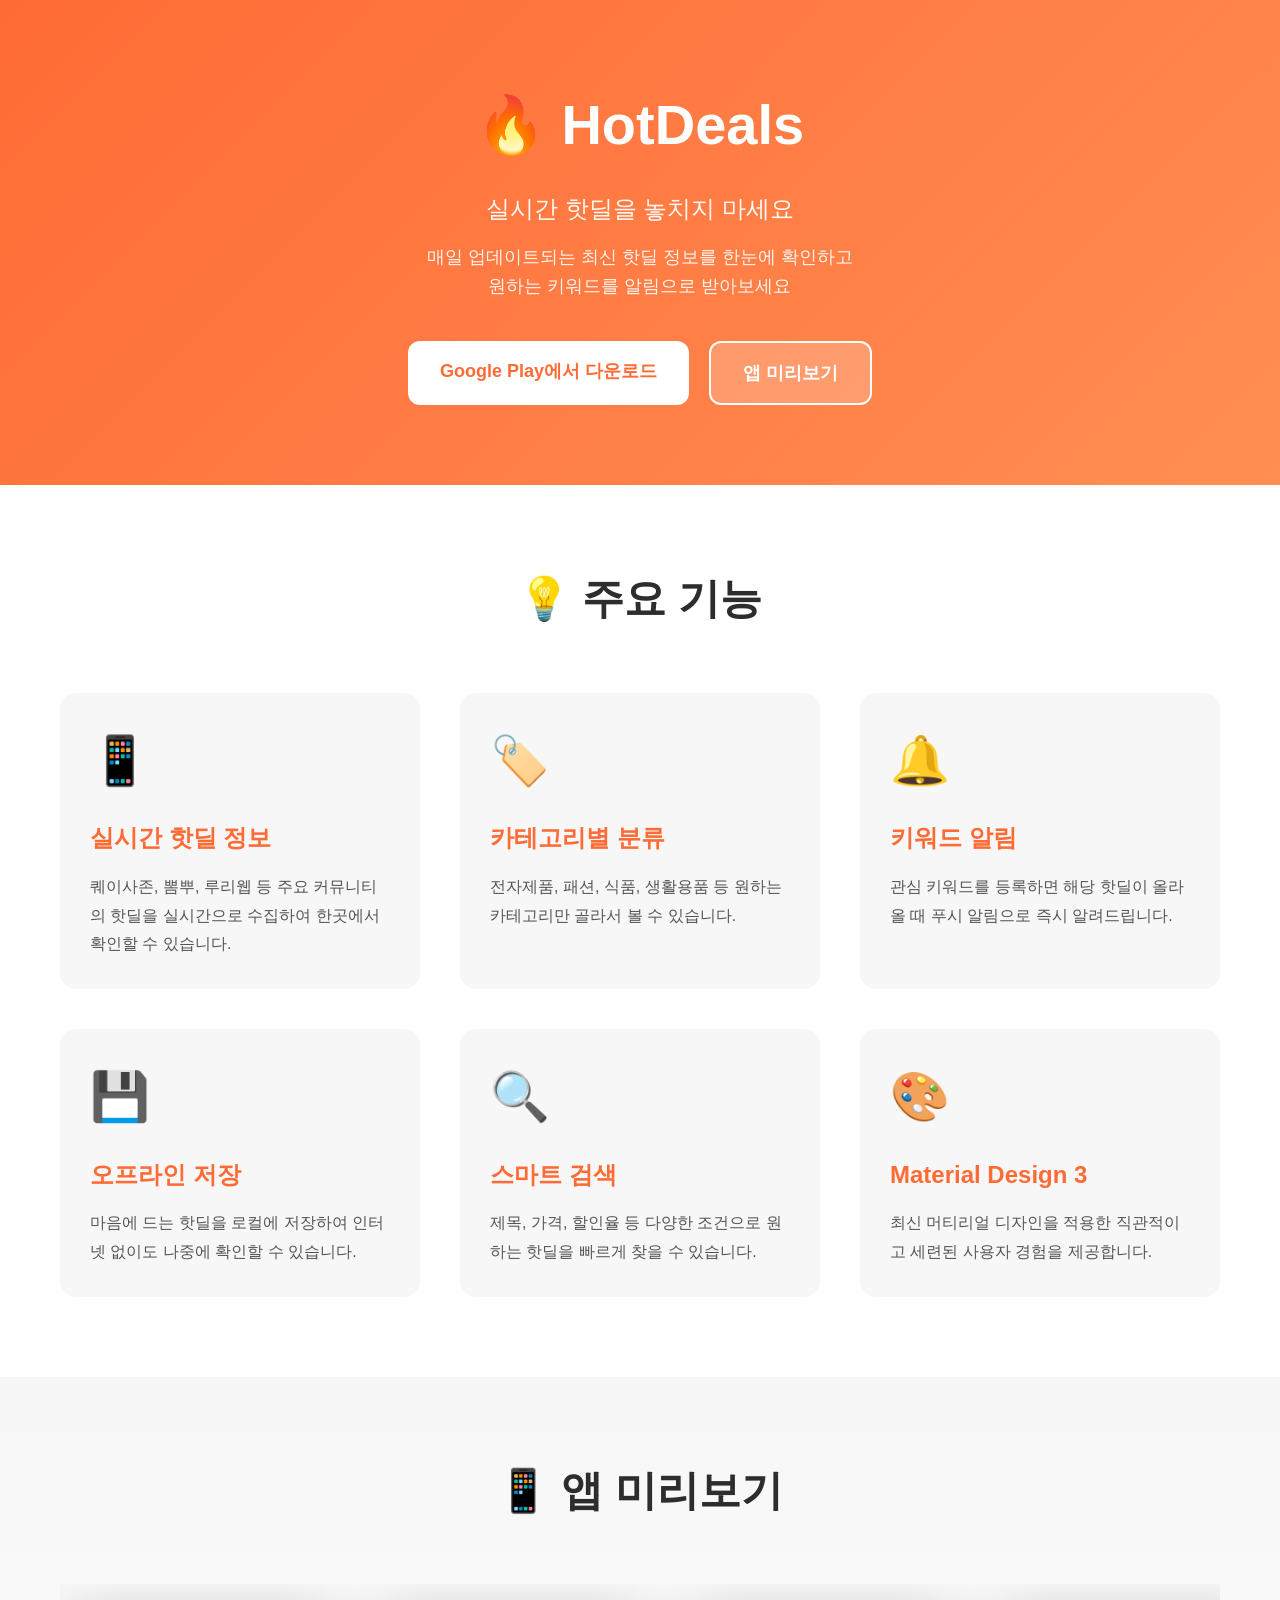
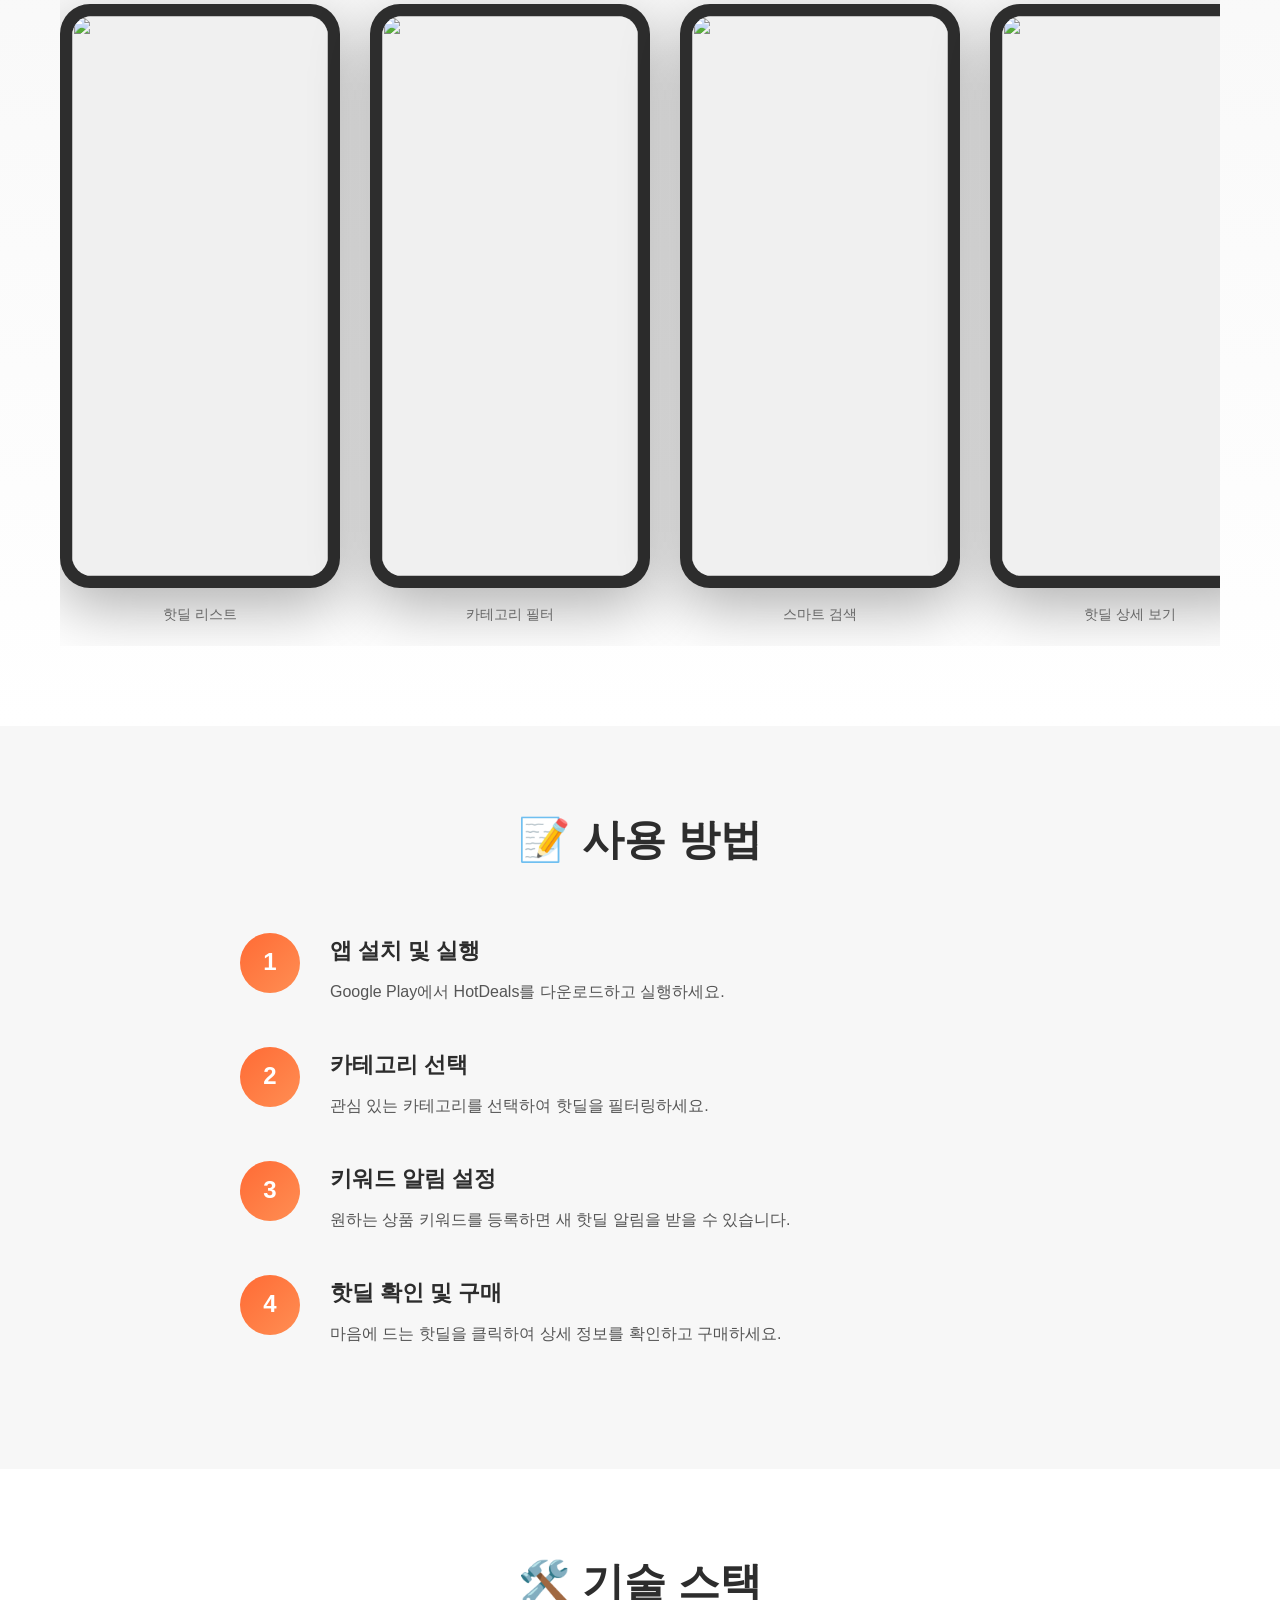
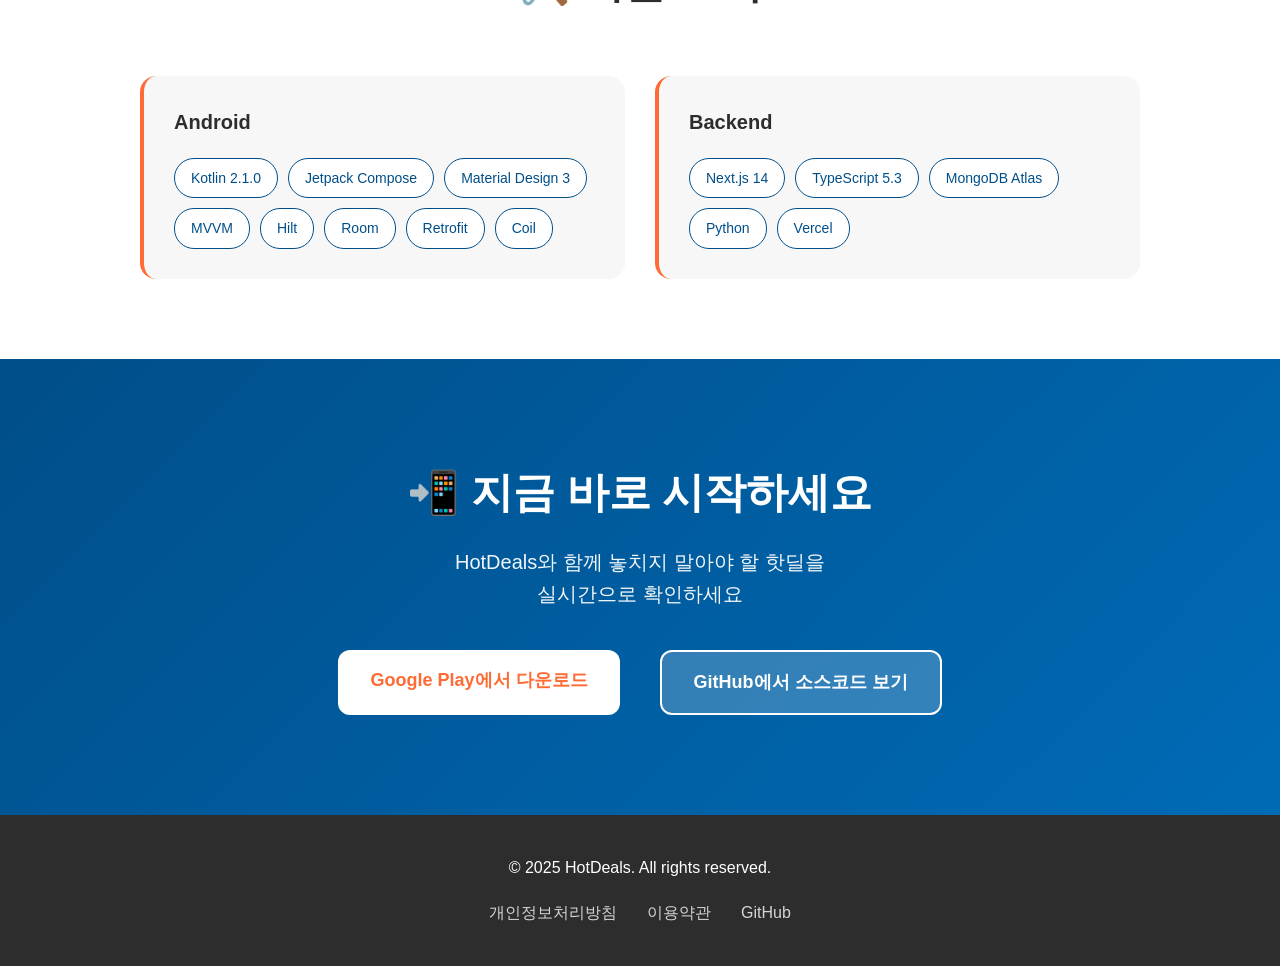
==== hotdeals.html @ 6f8b4346 "Add HotDeals app and update portfolio structure - Add hotdeals.html: New landing page for HotDeals a" ====
<!DOCTYPE html>
<html lang="ko">
<head>
    <meta charset="UTF-8">
    <meta name="viewport" content="width=device-width, initial-scale=1.0">
    <meta name="description" content="실시간 핫딜 정보를 한눈에 확인하고 키워드 알림으로 놓치지 마세요!">
    <meta name="keywords" content="핫딜, 할인, 쇼핑, 특가, 실시간">
    <title>🔥 HotDeals - 실시간 핫딜 플랫폼</title>

    <style>
        * {
            margin: 0;
            padding: 0;
            box-sizing: border-box;
        }

        body {
            font-family: 'Pretendard', 'Noto Sans KR', -apple-system, BlinkMacSystemFont, 'Segoe UI', sans-serif;
            line-height: 1.6;
            color: #2D2D2D;
            background-color: #F7F7F7;
        }

        /* 컨테이너 */
        .container {
            max-width: 1200px;
            margin: 0 auto;
            padding: 0 20px;
        }

        /* 헤더 */
        header {
            background: linear-gradient(135deg, #FF6B35 0%, #FF8E53 100%);
            color: white;
            padding: 80px 20px;
            text-align: center;
        }

        .hero-title {
            font-size: 56px;
            font-weight: 700;
            margin-bottom: 20px;
            animation: fadeInUp 0.8s ease-out;
        }

        .hero-subtitle {
            font-size: 24px;
            margin-bottom: 15px;
            opacity: 0.95;
            animation: fadeInUp 0.8s ease-out 0.2s backwards;
        }

        .hero-description {
            font-size: 18px;
            margin-bottom: 40px;
            opacity: 0.9;
            max-width: 600px;
            margin-left: auto;
            margin-right: auto;
            animation: fadeInUp 0.8s ease-out 0.4s backwards;
        }

        .cta-buttons {
            display: flex;
            gap: 20px;
            justify-content: center;
            flex-wrap: wrap;
            animation: fadeInUp 0.8s ease-out 0.6s backwards;
        }

        .btn {
            padding: 16px 32px;
            font-size: 18px;
            font-weight: 600;
            border: none;
            border-radius: 12px;
            cursor: pointer;
            text-decoration: none;
            display: inline-block;
            transition: all 0.3s ease;
        }

        .btn-primary {
            background: white;
            color: #FF6B35;
        }

        .btn-primary:hover {
            transform: translateY(-2px);
            box-shadow: 0 8px 20px rgba(0, 0, 0, 0.2);
        }

        .btn-secondary {
            background: rgba(255, 255, 255, 0.2);
            color: white;
            border: 2px solid white;
        }

        .btn-secondary:hover {
            background: rgba(255, 255, 255, 0.3);
            transform: translateY(-2px);
        }

        /* 섹션 공통 스타일 */
        section {
            padding: 80px 20px;
        }

        .section-title {
            font-size: 42px;
            font-weight: 700;
            text-align: center;
            margin-bottom: 60px;
            color: #2D2D2D;
        }

        /* 주요 기능 섹션 */
        .features {
            background: white;
        }

        .features-grid {
            display: grid;
            grid-template-columns: repeat(auto-fit, minmax(320px, 1fr));
            gap: 40px;
            max-width: 1200px;
            margin: 0 auto;
        }

        .feature-card {
            padding: 30px;
            border-radius: 16px;
            background: #F7F7F7;
            transition: all 0.3s ease;
        }

        .feature-card:hover {
            transform: translateY(-5px);
            box-shadow: 0 10px 30px rgba(0, 0, 0, 0.1);
        }

        .feature-icon {
            font-size: 48px;
            margin-bottom: 20px;
        }

        .feature-title {
            font-size: 24px;
            font-weight: 700;
            margin-bottom: 15px;
            color: #FF6B35;
        }

        .feature-description {
            font-size: 16px;
            line-height: 1.8;
            color: #555;
        }

        /* 스크린샷 섹션 */
        .screenshots {
            background: linear-gradient(to bottom, #F7F7F7 0%, white 100%);
        }

        .screenshots-container {
            display: flex;
            gap: 30px;
            overflow-x: auto;
            padding: 20px 0;
            scroll-behavior: smooth;
        }

        .screenshot-item {
            flex: 0 0 280px;
            text-align: center;
        }

        .screenshot-frame {
            background: #2D2D2D;
            border-radius: 30px;
            padding: 12px;
            box-shadow: 0 20px 60px rgba(0, 0, 0, 0.3);
            transition: transform 0.3s ease;
        }

        .screenshot-frame:hover {
            transform: scale(1.05);
        }

        .screenshot-img {
            width: 100%;
            height: 560px;
            border-radius: 20px;
            object-fit: cover;
            background: #F0F0F0;
            display: block;
        }

        .screenshot-img.placeholder {
            display: flex;
            align-items: center;
            justify-content: center;
            color: #999;
            font-size: 14px;
        }

        .screenshot-caption {
            margin-top: 15px;
            font-size: 14px;
            color: #666;
        }

        /* 기술 스택 섹션 */
        .tech-stack {
            background: white;
        }

        .tech-grid {
            display: grid;
            grid-template-columns: repeat(auto-fit, minmax(280px, 1fr));
            gap: 30px;
            max-width: 1000px;
            margin: 0 auto;
        }

        .tech-category {
            background: #F7F7F7;
            padding: 30px;
            border-radius: 16px;
            border-left: 4px solid #FF6B35;
        }

        .tech-category-title {
            font-size: 20px;
            font-weight: 700;
            margin-bottom: 20px;
            color: #2D2D2D;
        }

        .tech-tags {
            display: flex;
            flex-wrap: wrap;
            gap: 10px;
        }

        .tech-tag {
            background: white;
            color: #004E89;
            padding: 8px 16px;
            border-radius: 20px;
            font-size: 14px;
            font-weight: 500;
            border: 1px solid #004E89;
        }

        /* 사용 방법 섹션 */
        .how-to-use {
            background: #F7F7F7;
        }

        .steps {
            max-width: 800px;
            margin: 0 auto;
        }

        .step {
            display: flex;
            gap: 30px;
            margin-bottom: 40px;
            align-items: start;
        }

        .step-number {
            flex-shrink: 0;
            width: 60px;
            height: 60px;
            background: linear-gradient(135deg, #FF6B35 0%, #FF8E53 100%);
            color: white;
            border-radius: 50%;
            display: flex;
            align-items: center;
            justify-content: center;
            font-size: 24px;
            font-weight: 700;
        }

        .step-content h3 {
            font-size: 22px;
            margin-bottom: 10px;
            color: #2D2D2D;
        }

        .step-content p {
            font-size: 16px;
            color: #555;
            line-height: 1.8;
        }

        /* CTA 섹션 */
        .cta-section {
            background: linear-gradient(135deg, #004E89 0%, #006BB6 100%);
            color: white;
            text-align: center;
            padding: 100px 20px;
        }

        .cta-section h2 {
            font-size: 42px;
            margin-bottom: 20px;
        }

        .cta-section p {
            font-size: 20px;
            margin-bottom: 40px;
            opacity: 0.95;
        }

        .cta-section .btn {
            margin: 0 10px;
        }

        /* 푸터 */
        footer {
            background: #2D2D2D;
            color: white;
            text-align: center;
            padding: 40px 20px;
        }

        .footer-links {
            display: flex;
            gap: 30px;
            justify-content: center;
            margin-top: 20px;
            flex-wrap: wrap;
        }

        .footer-links a {
            color: white;
            text-decoration: none;
            opacity: 0.8;
            transition: opacity 0.3s;
        }

        .footer-links a:hover {
            opacity: 1;
        }

        /* 애니메이션 */
        @keyframes fadeInUp {
            from {
                opacity: 0;
                transform: translateY(30px);
            }
            to {
                opacity: 1;
                transform: translateY(0);
            }
        }

        /* 반응형 */
        @media (max-width: 768px) {
            .hero-title {
                font-size: 42px;
            }

            .hero-subtitle {
                font-size: 20px;
            }

            .hero-description {
                font-size: 16px;
            }

            .section-title {
                font-size: 32px;
            }

            .features-grid {
                grid-template-columns: 1fr;
            }

            .step {
                flex-direction: column;
                gap: 15px;
            }

            .cta-section h2 {
                font-size: 32px;
            }

            .cta-section p {
                font-size: 18px;
            }
        }

        /* 스크롤바 스타일 */
        .screenshots-container::-webkit-scrollbar {
            height: 8px;
        }

        .screenshots-container::-webkit-scrollbar-track {
            background: #f1f1f1;
            border-radius: 10px;
        }

        .screenshots-container::-webkit-scrollbar-thumb {
            background: #FF6B35;
            border-radius: 10px;
        }

        .screenshots-container::-webkit-scrollbar-thumb:hover {
            background: #FF8E53;
        }
    </style>
</head>
<body>
    <!-- 헤더 -->
    <header>
        <div class="container">
            <h1 class="hero-title">🔥 HotDeals</h1>
            <p class="hero-subtitle">실시간 핫딜을 놓치지 마세요</p>
            <p class="hero-description">
                매일 업데이트되는 최신 핫딜 정보를 한눈에 확인하고<br>
                원하는 키워드를 알림으로 받아보세요
            </p>
            <div class="cta-buttons">
                <a href="#download" class="btn btn-primary">Google Play에서 다운로드</a>
                <a href="#screenshots" class="btn btn-secondary">앱 미리보기</a>
            </div>
        </div>
    </header>

    <!-- 주요 기능 -->
    <section class="features">
        <div class="container">
            <h2 class="section-title">💡 주요 기능</h2>
            <div class="features-grid">
                <div class="feature-card">
                    <div class="feature-icon">📱</div>
                    <h3 class="feature-title">실시간 핫딜 정보</h3>
                    <p class="feature-description">
                        퀘이사존, 뽐뿌, 루리웹 등 주요 커뮤니티의 핫딜을
                        실시간으로 수집하여 한곳에서 확인할 수 있습니다.
                    </p>
                </div>

                <div class="feature-card">
                    <div class="feature-icon">🏷️</div>
                    <h3 class="feature-title">카테고리별 분류</h3>
                    <p class="feature-description">
                        전자제품, 패션, 식품, 생활용품 등
                        원하는 카테고리만 골라서 볼 수 있습니다.
                    </p>
                </div>

                <div class="feature-card">
                    <div class="feature-icon">🔔</div>
                    <h3 class="feature-title">키워드 알림</h3>
                    <p class="feature-description">
                        관심 키워드를 등록하면 해당 핫딜이 올라올 때
                        푸시 알림으로 즉시 알려드립니다.
                    </p>
                </div>

                <div class="feature-card">
                    <div class="feature-icon">💾</div>
                    <h3 class="feature-title">오프라인 저장</h3>
                    <p class="feature-description">
                        마음에 드는 핫딜을 로컬에 저장하여
                        인터넷 없이도 나중에 확인할 수 있습니다.
                    </p>
                </div>

                <div class="feature-card">
                    <div class="feature-icon">🔍</div>
                    <h3 class="feature-title">스마트 검색</h3>
                    <p class="feature-description">
                        제목, 가격, 할인율 등 다양한 조건으로
                        원하는 핫딜을 빠르게 찾을 수 있습니다.
                    </p>
                </div>

                <div class="feature-card">
                    <div class="feature-icon">🎨</div>
                    <h3 class="feature-title">Material Design 3</h3>
                    <p class="feature-description">
                        최신 머티리얼 디자인을 적용한
                        직관적이고 세련된 사용자 경험을 제공합니다.
                    </p>
                </div>
            </div>
        </div>
    </section>

    <!-- 스크린샷 -->
    <section class="screenshots" id="screenshots">
        <div class="container">
            <h2 class="section-title">📱 앱 미리보기</h2>
            <div class="screenshots-container">
                <div class="screenshot-item">
                    <div class="screenshot-frame">
                        <img src="images/hotdeals-screenshot-1.png" alt="핫딜 리스트" class="screenshot-img" onerror="this.className='screenshot-img placeholder'; this.alt=''; this.innerHTML='메인 화면';">
                    </div>
                    <p class="screenshot-caption">핫딜 리스트</p>
                </div>
                <div class="screenshot-item">
                    <div class="screenshot-frame">
                        <img src="images/hotdeals-screenshot-2.png" alt="카테고리 필터" class="screenshot-img" onerror="this.className='screenshot-img placeholder'; this.alt=''; this.innerHTML='카테고리 화면';">
                    </div>
                    <p class="screenshot-caption">카테고리 필터</p>
                </div>
                <div class="screenshot-item">
                    <div class="screenshot-frame">
                        <img src="images/hotdeals-screenshot-3.png" alt="스마트 검색" class="screenshot-img" onerror="this.className='screenshot-img placeholder'; this.alt=''; this.innerHTML='검색 화면';">
                    </div>
                    <p class="screenshot-caption">스마트 검색</p>
                </div>
                <div class="screenshot-item">
                    <div class="screenshot-frame">
                        <img src="images/hotdeals-screenshot-4.png" alt="핫딜 상세 보기" class="screenshot-img" onerror="this.className='screenshot-img placeholder'; this.alt=''; this.innerHTML='상세 화면';">
                    </div>
                    <p class="screenshot-caption">핫딜 상세 보기</p>
                </div>
                <div class="screenshot-item">
                    <div class="screenshot-frame">
                        <img src="images/hotdeals-screenshot-5.png" alt="키워드 알림 설정" class="screenshot-img" onerror="this.className='screenshot-img placeholder'; this.alt=''; this.innerHTML='알림 설정';">
                    </div>
                    <p class="screenshot-caption">키워드 알림 설정</p>
                </div>
            </div>
        </div>
    </section>

    <!-- 사용 방법 -->
    <section class="how-to-use">
        <div class="container">
            <h2 class="section-title">📝 사용 방법</h2>
            <div class="steps">
                <div class="step">
                    <div class="step-number">1</div>
                    <div class="step-content">
                        <h3>앱 설치 및 실행</h3>
                        <p>Google Play에서 HotDeals를 다운로드하고 실행하세요.</p>
                    </div>
                </div>
                <div class="step">
                    <div class="step-number">2</div>
                    <div class="step-content">
                        <h3>카테고리 선택</h3>
                        <p>관심 있는 카테고리를 선택하여 핫딜을 필터링하세요.</p>
                    </div>
                </div>
                <div class="step">
                    <div class="step-number">3</div>
                    <div class="step-content">
                        <h3>키워드 알림 설정</h3>
                        <p>원하는 상품 키워드를 등록하면 새 핫딜 알림을 받을 수 있습니다.</p>
                    </div>
                </div>
                <div class="step">
                    <div class="step-number">4</div>
                    <div class="step-content">
                        <h3>핫딜 확인 및 구매</h3>
                        <p>마음에 드는 핫딜을 클릭하여 상세 정보를 확인하고 구매하세요.</p>
                    </div>
                </div>
            </div>
        </div>
    </section>

    <!-- 기술 스택 -->
    <section class="tech-stack">
        <div class="container">
            <h2 class="section-title">🛠️ 기술 스택</h2>
            <div class="tech-grid">
                <div class="tech-category">
                    <h3 class="tech-category-title">Android</h3>
                    <div class="tech-tags">
                        <span class="tech-tag">Kotlin 2.1.0</span>
                        <span class="tech-tag">Jetpack Compose</span>
                        <span class="tech-tag">Material Design 3</span>
                        <span class="tech-tag">MVVM</span>
                        <span class="tech-tag">Hilt</span>
                        <span class="tech-tag">Room</span>
                        <span class="tech-tag">Retrofit</span>
                        <span class="tech-tag">Coil</span>
                    </div>
                </div>

                <div class="tech-category">
                    <h3 class="tech-category-title">Backend</h3>
                    <div class="tech-tags">
                        <span class="tech-tag">Next.js 14</span>
                        <span class="tech-tag">TypeScript 5.3</span>
                        <span class="tech-tag">MongoDB Atlas</span>
                        <span class="tech-tag">Python</span>
                        <span class="tech-tag">Vercel</span>
                    </div>
                </div>
            </div>
        </div>
    </section>

    <!-- CTA -->
    <section class="cta-section" id="download">
        <div class="container">
            <h2>📲 지금 바로 시작하세요</h2>
            <p>
                HotDeals와 함께 놓치지 말아야 할 핫딜을<br>
                실시간으로 확인하세요
            </p>
            <div class="cta-buttons">
                <a href="https://play.google.com/store" class="btn btn-primary" target="_blank">
                    Google Play에서 다운로드
                </a>
                <a href="#" class="btn btn-secondary">
                    GitHub에서 소스코드 보기
                </a>
            </div>
        </div>
    </section>

    <!-- 푸터 -->
    <footer>
        <div class="container">
            <p>&copy; 2025 HotDeals. All rights reserved.</p>
            <div class="footer-links">
                <a href="#privacy">개인정보처리방침</a>
                <a href="#terms">이용약관</a>
                <a href="#" target="_blank">GitHub</a>
            </div>
        </div>
    </footer>
</body>
</html>
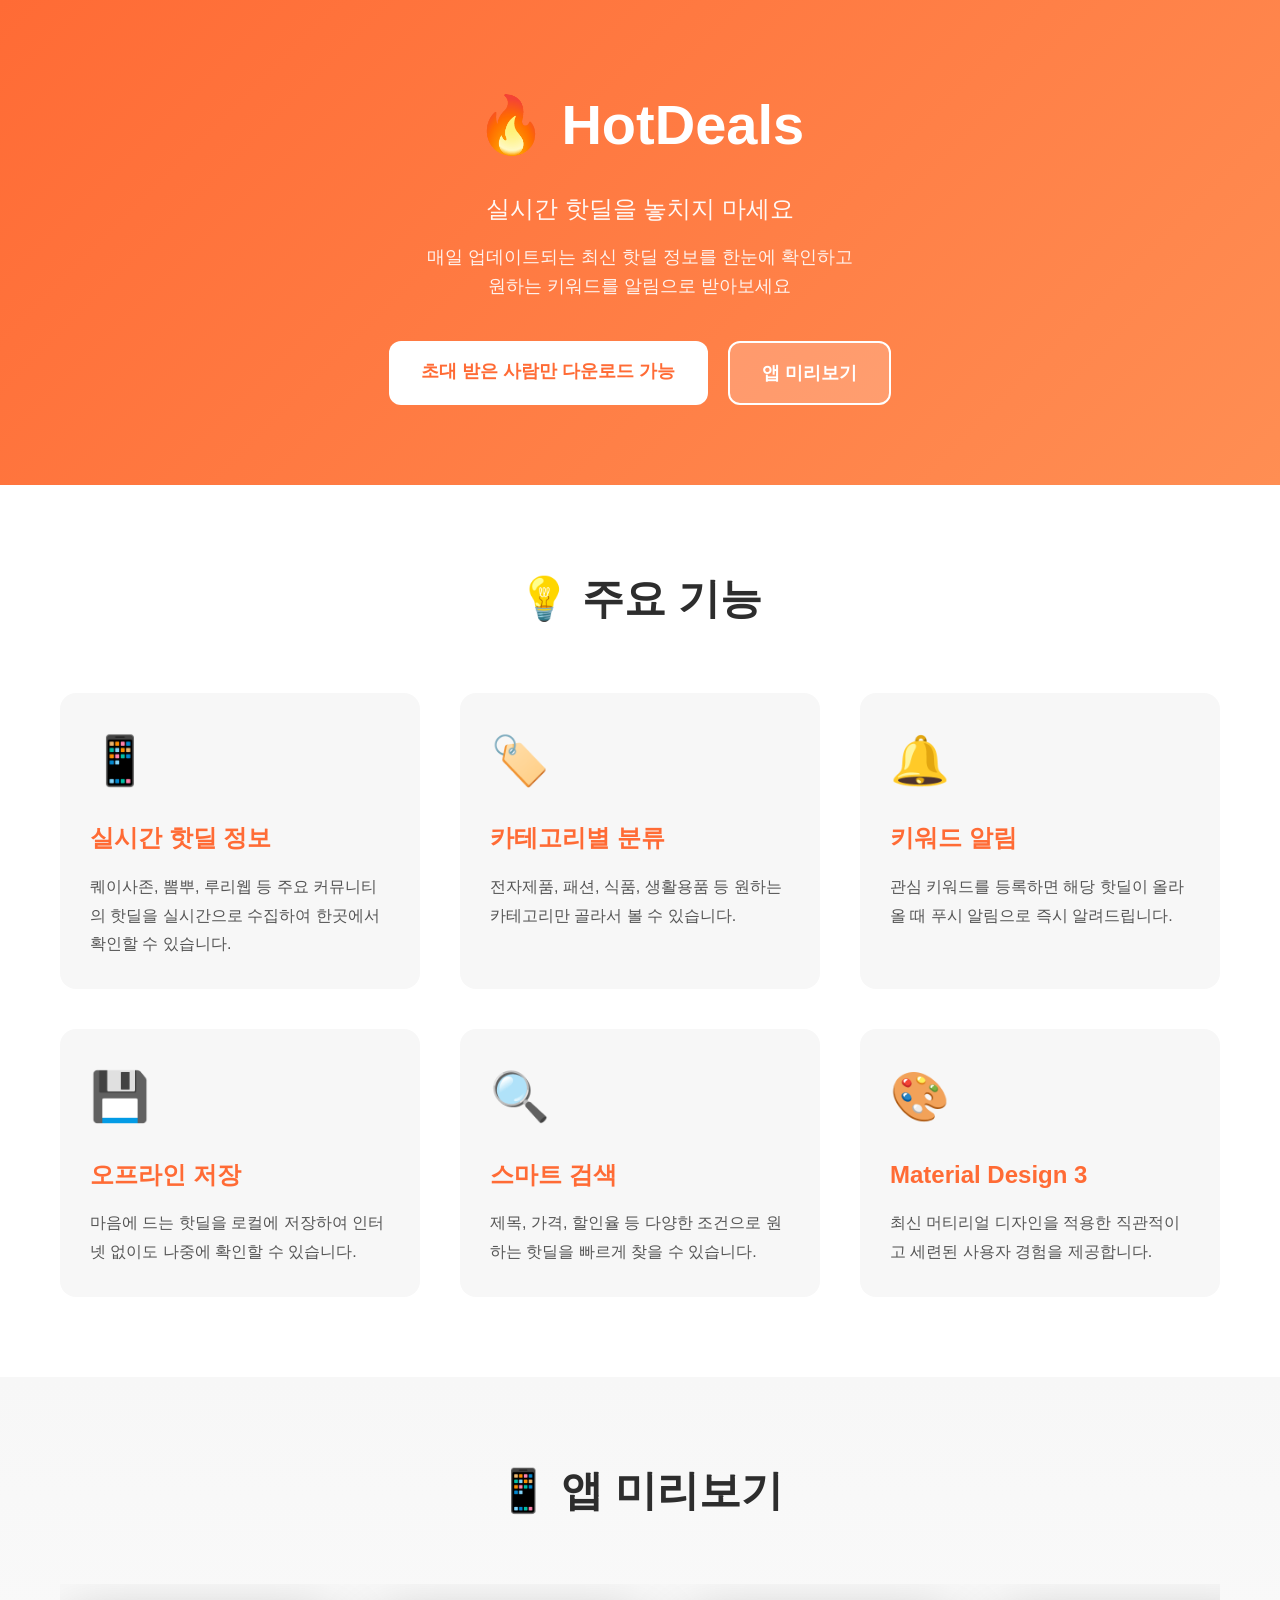
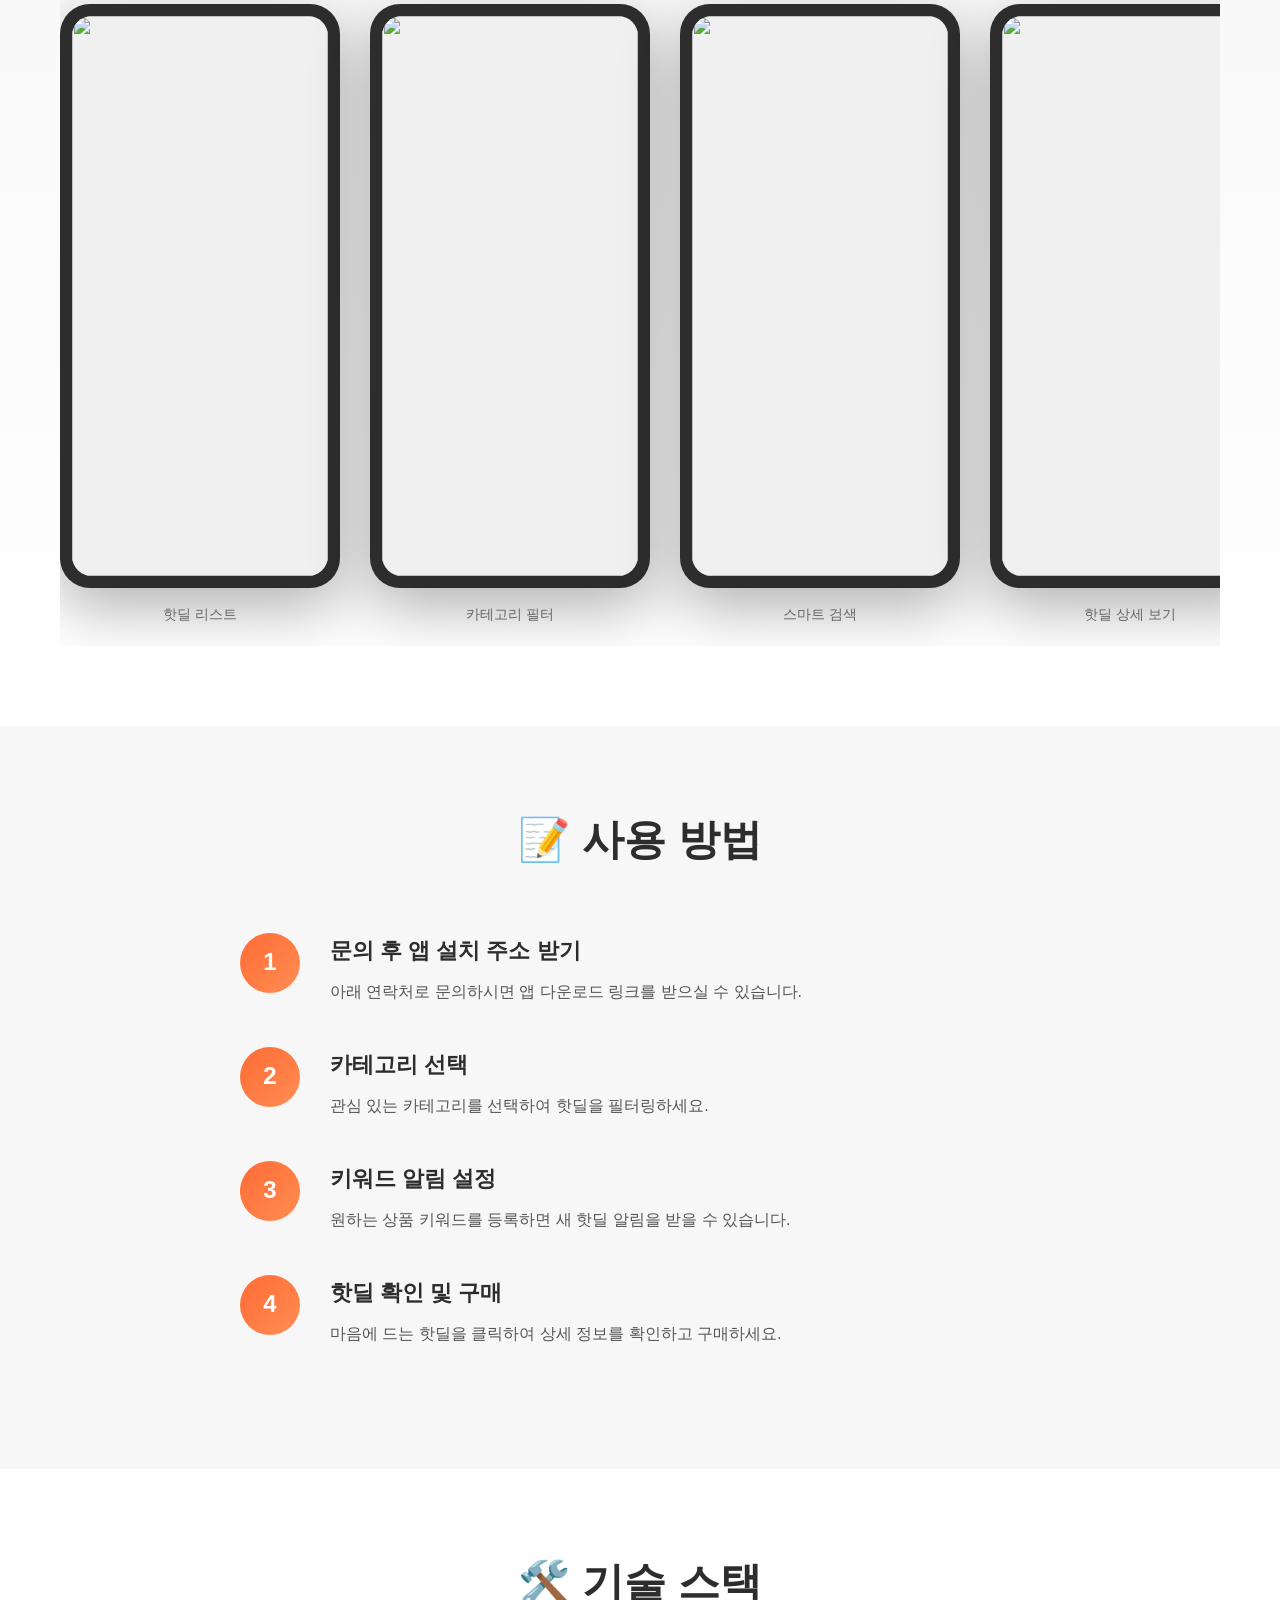
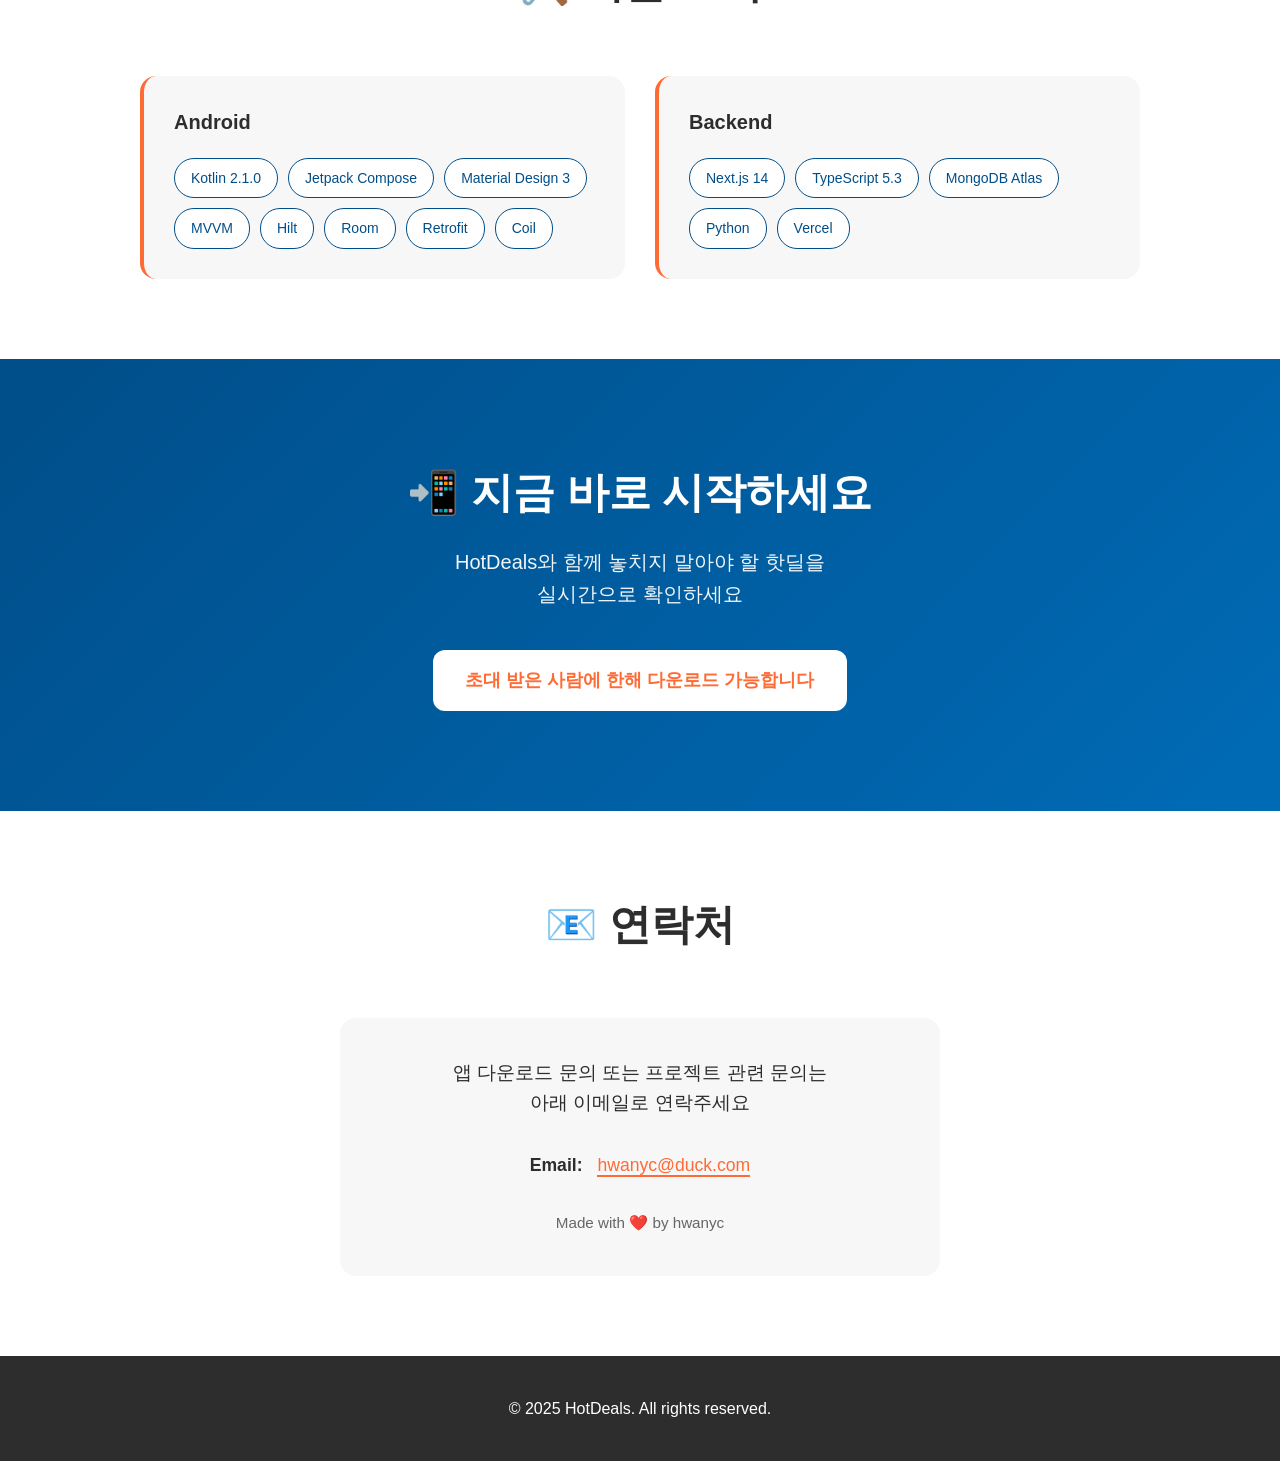
==== commit 70f6fd5a: "Update hotdeals.html for private repository and invitation-only access - Change download buttons to " ====
--- a/hotdeals.html
+++ b/hotdeals.html
@@ -425,7 +425,7 @@
                 원하는 키워드를 알림으로 받아보세요
             </p>
             <div class="cta-buttons">
-                <a href="#download" class="btn btn-primary">Google Play에서 다운로드</a>
+                <a href="#contact" class="btn btn-primary">초대 받은 사람만 다운로드 가능</a>
                 <a href="#screenshots" class="btn btn-secondary">앱 미리보기</a>
             </div>
         </div>
@@ -540,8 +540,8 @@
                 <div class="step">
                     <div class="step-number">1</div>
                     <div class="step-content">
-                        <h3>앱 설치 및 실행</h3>
-                        <p>Google Play에서 HotDeals를 다운로드하고 실행하세요.</p>
+                        <h3>문의 후 앱 설치 주소 받기</h3>
+                        <p>아래 연락처로 문의하시면 앱 다운로드 링크를 받으실 수 있습니다.</p>
                     </div>
                 </div>
                 <div class="step">
@@ -611,12 +611,29 @@
                 실시간으로 확인하세요
             </p>
             <div class="cta-buttons">
-                <a href="https://play.google.com/store" class="btn btn-primary" target="_blank">
-                    Google Play에서 다운로드
-                </a>
-                <a href="#" class="btn btn-secondary">
-                    GitHub에서 소스코드 보기
-                </a>
+                <span class="btn btn-primary" style="cursor: default;">
+                    초대 받은 사람에 한해 다운로드 가능합니다
+                </span>
+            </div>
+        </div>
+    </section>
+
+    <!-- 연락처 -->
+    <section id="contact" style="background: white; padding: 80px 20px;">
+        <div class="container">
+            <h2 class="section-title" style="color: #2D2D2D;">📧 연락처</h2>
+            <div style="max-width: 600px; margin: 0 auto; text-align: center; background: #F7F7F7; padding: 40px; border-radius: 16px;">
+                <p style="font-size: 1.2rem; margin-bottom: 2rem; color: #2D2D2D;">
+                    앱 다운로드 문의 또는 프로젝트 관련 문의는<br>
+                    아래 이메일로 연락주세요
+                </p>
+                <p style="margin-bottom: 1rem; font-size: 1.1rem;">
+                    <strong style="color: #2D2D2D;">Email:</strong>
+                    <a href="mailto:hwanyc@duck.com" style="color: #FF6B35; text-decoration: none; border-bottom: 2px solid #FF6B35; margin-left: 10px;">hwanyc@duck.com</a>
+                </p>
+                <p style="margin-top: 2rem; color: #666; font-size: 0.95rem;">
+                    Made with ❤️ by hwanyc
+                </p>
             </div>
         </div>
     </section>
@@ -625,11 +642,6 @@
     <footer>
         <div class="container">
             <p>&copy; 2025 HotDeals. All rights reserved.</p>
-            <div class="footer-links">
-                <a href="#privacy">개인정보처리방침</a>
-                <a href="#terms">이용약관</a>
-                <a href="#" target="_blank">GitHub</a>
-            </div>
         </div>
     </footer>
 </body>
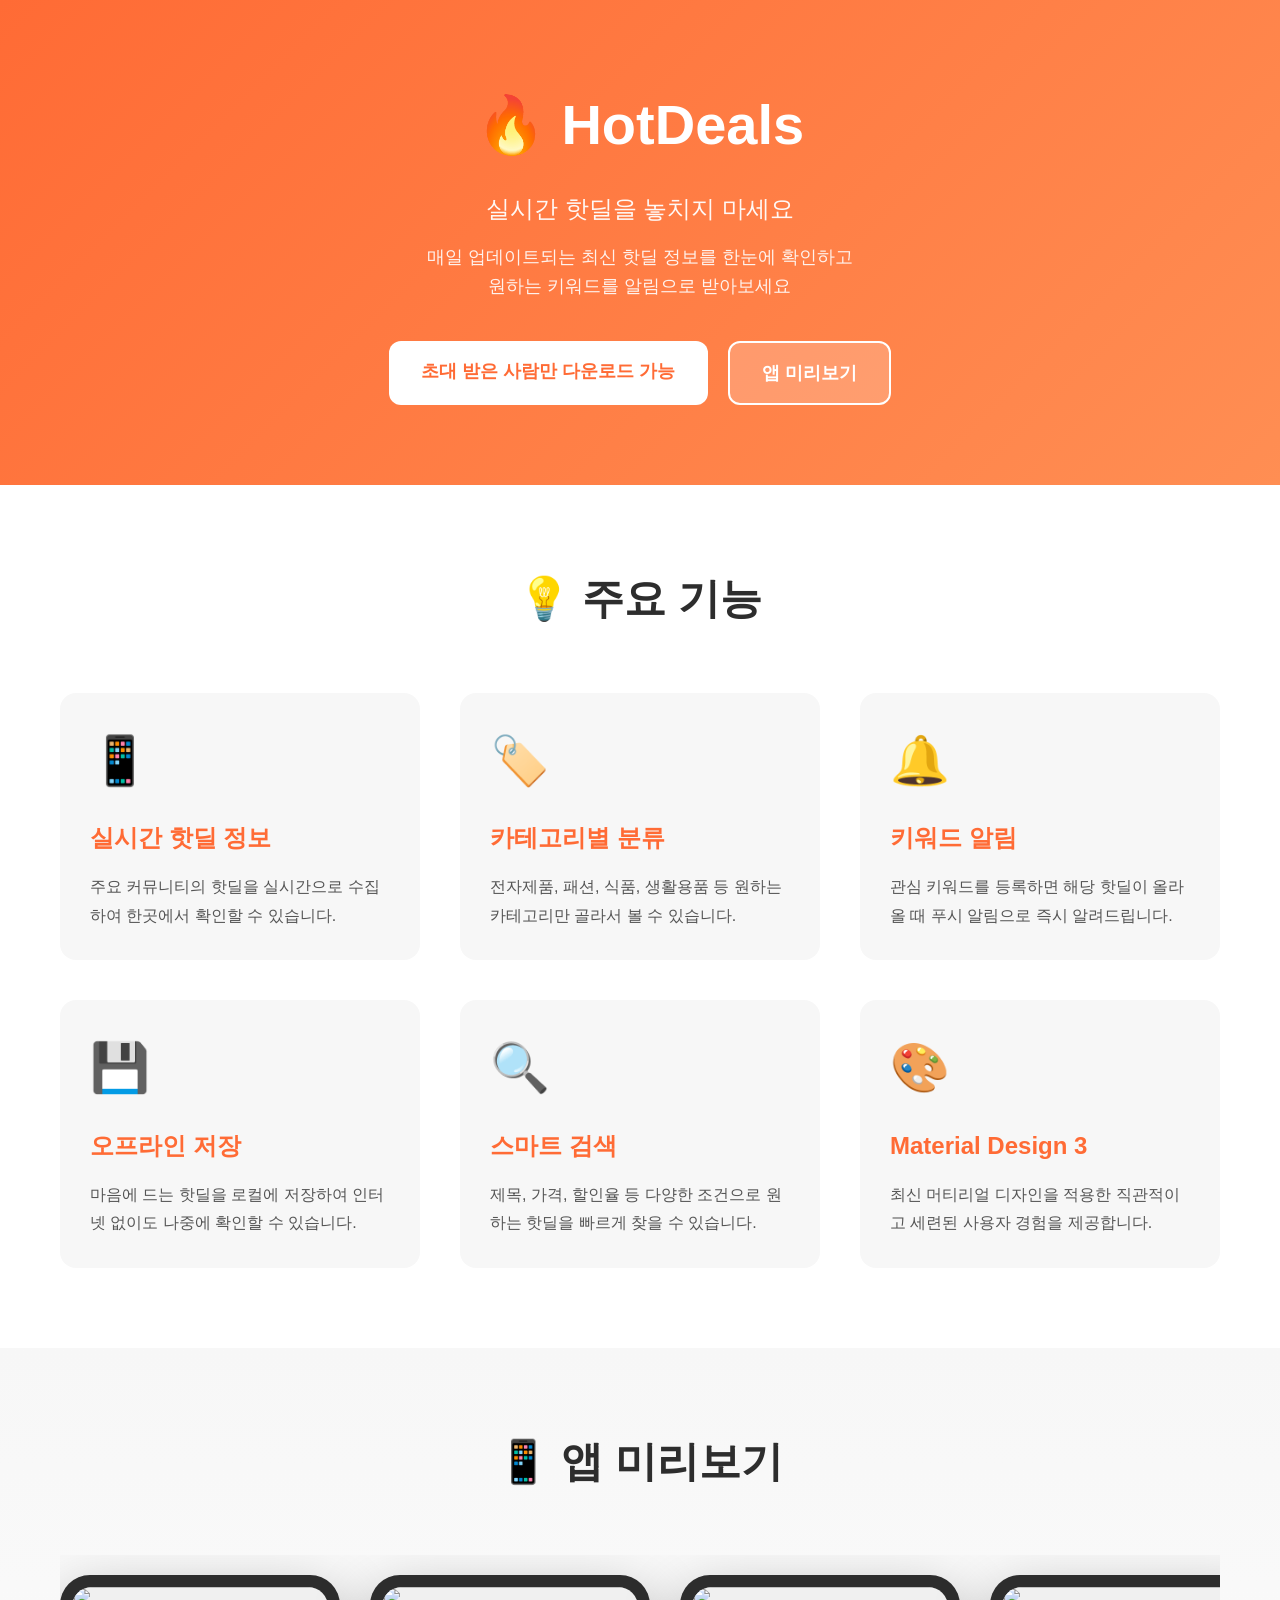
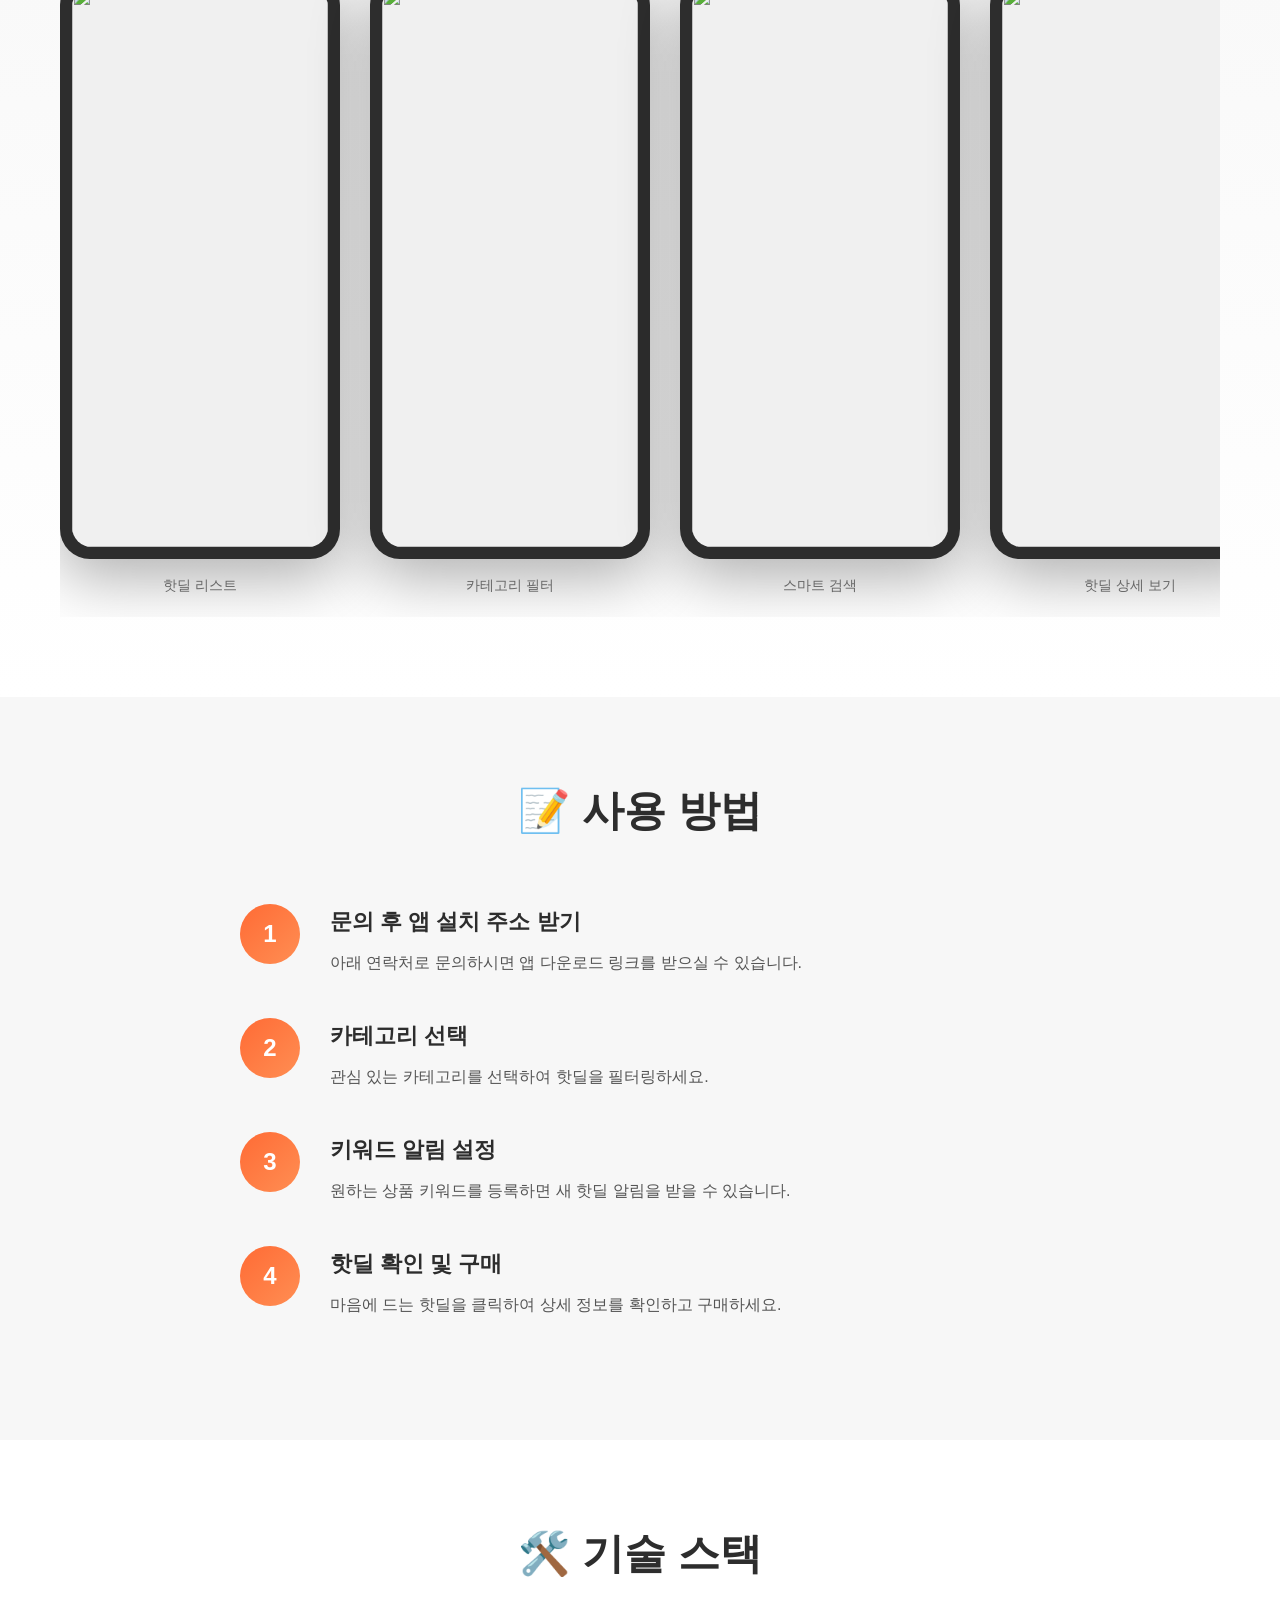
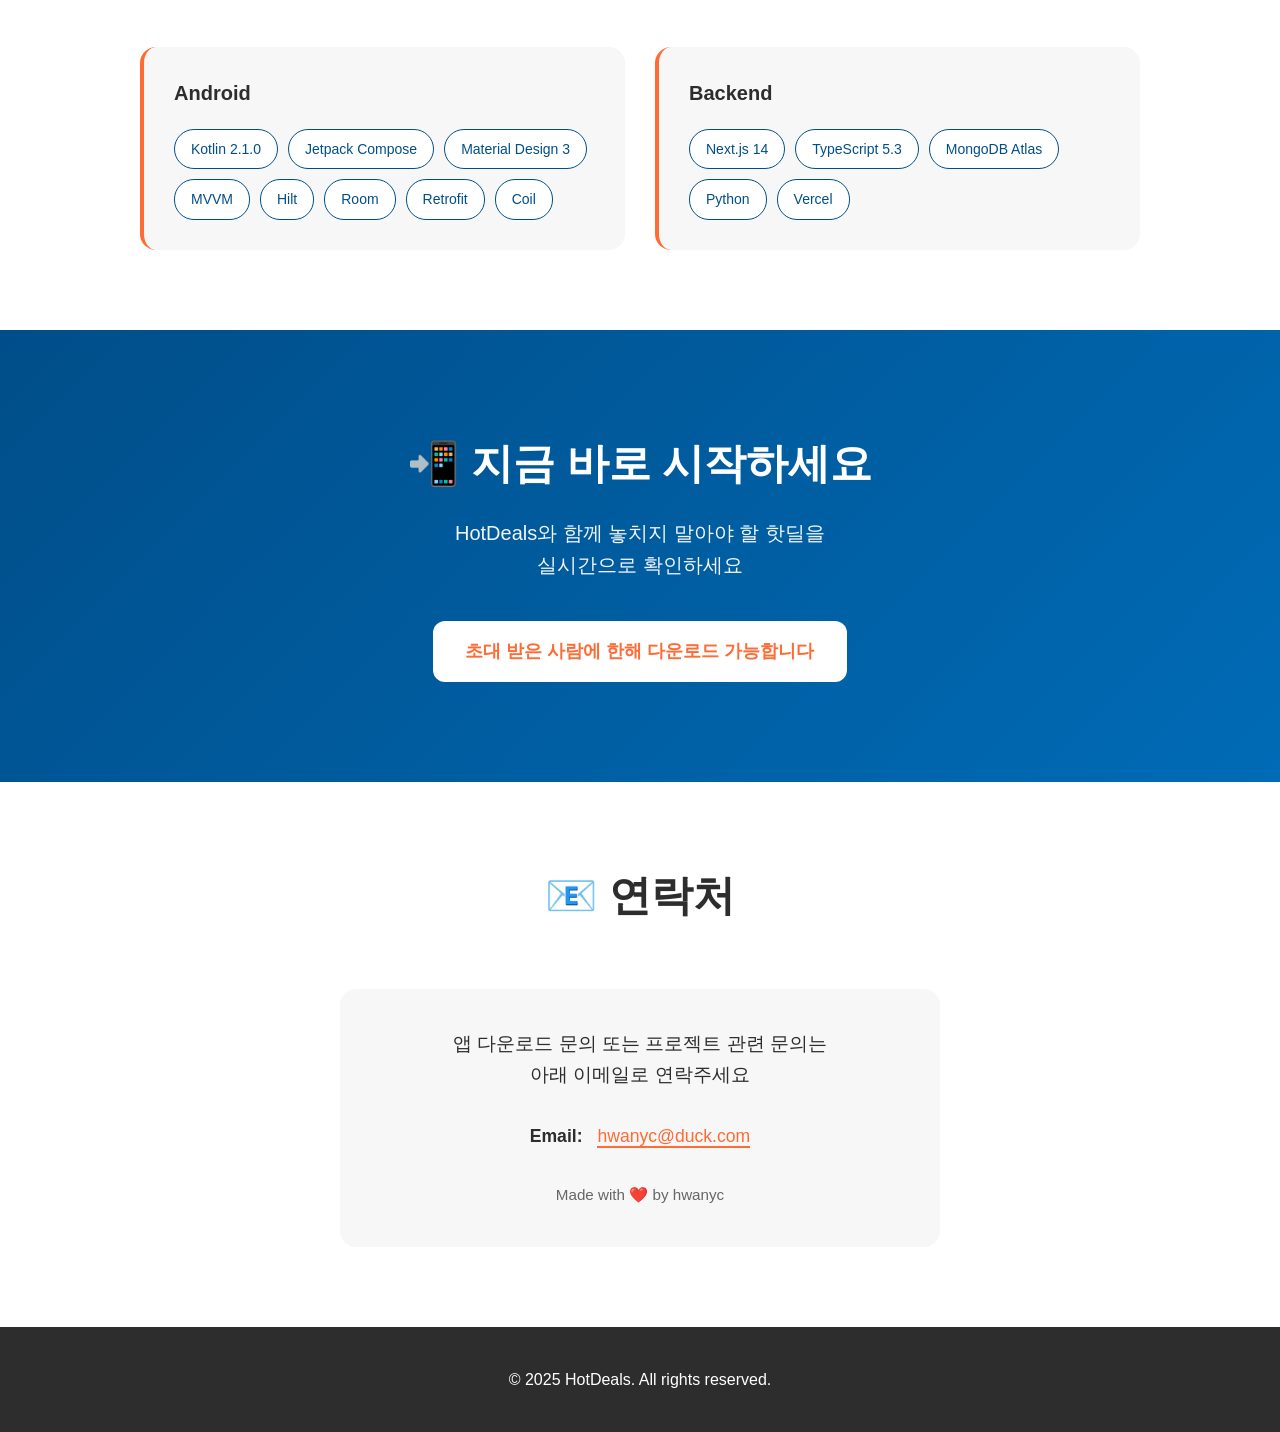
==== commit 14eeed00: "Fix typo in hotdeals.html description" ====
--- a/hotdeals.html
+++ b/hotdeals.html
@@ -440,7 +440,7 @@
                     <div class="feature-icon">📱</div>
                     <h3 class="feature-title">실시간 핫딜 정보</h3>
                     <p class="feature-description">
-                        퀘이사존, 뽐뿌, 루리웹 등 주요 커뮤니티의 핫딜을
+                        주요 커뮤니티의 핫딜을
                         실시간으로 수집하여 한곳에서 확인할 수 있습니다.
                     </p>
                 </div>
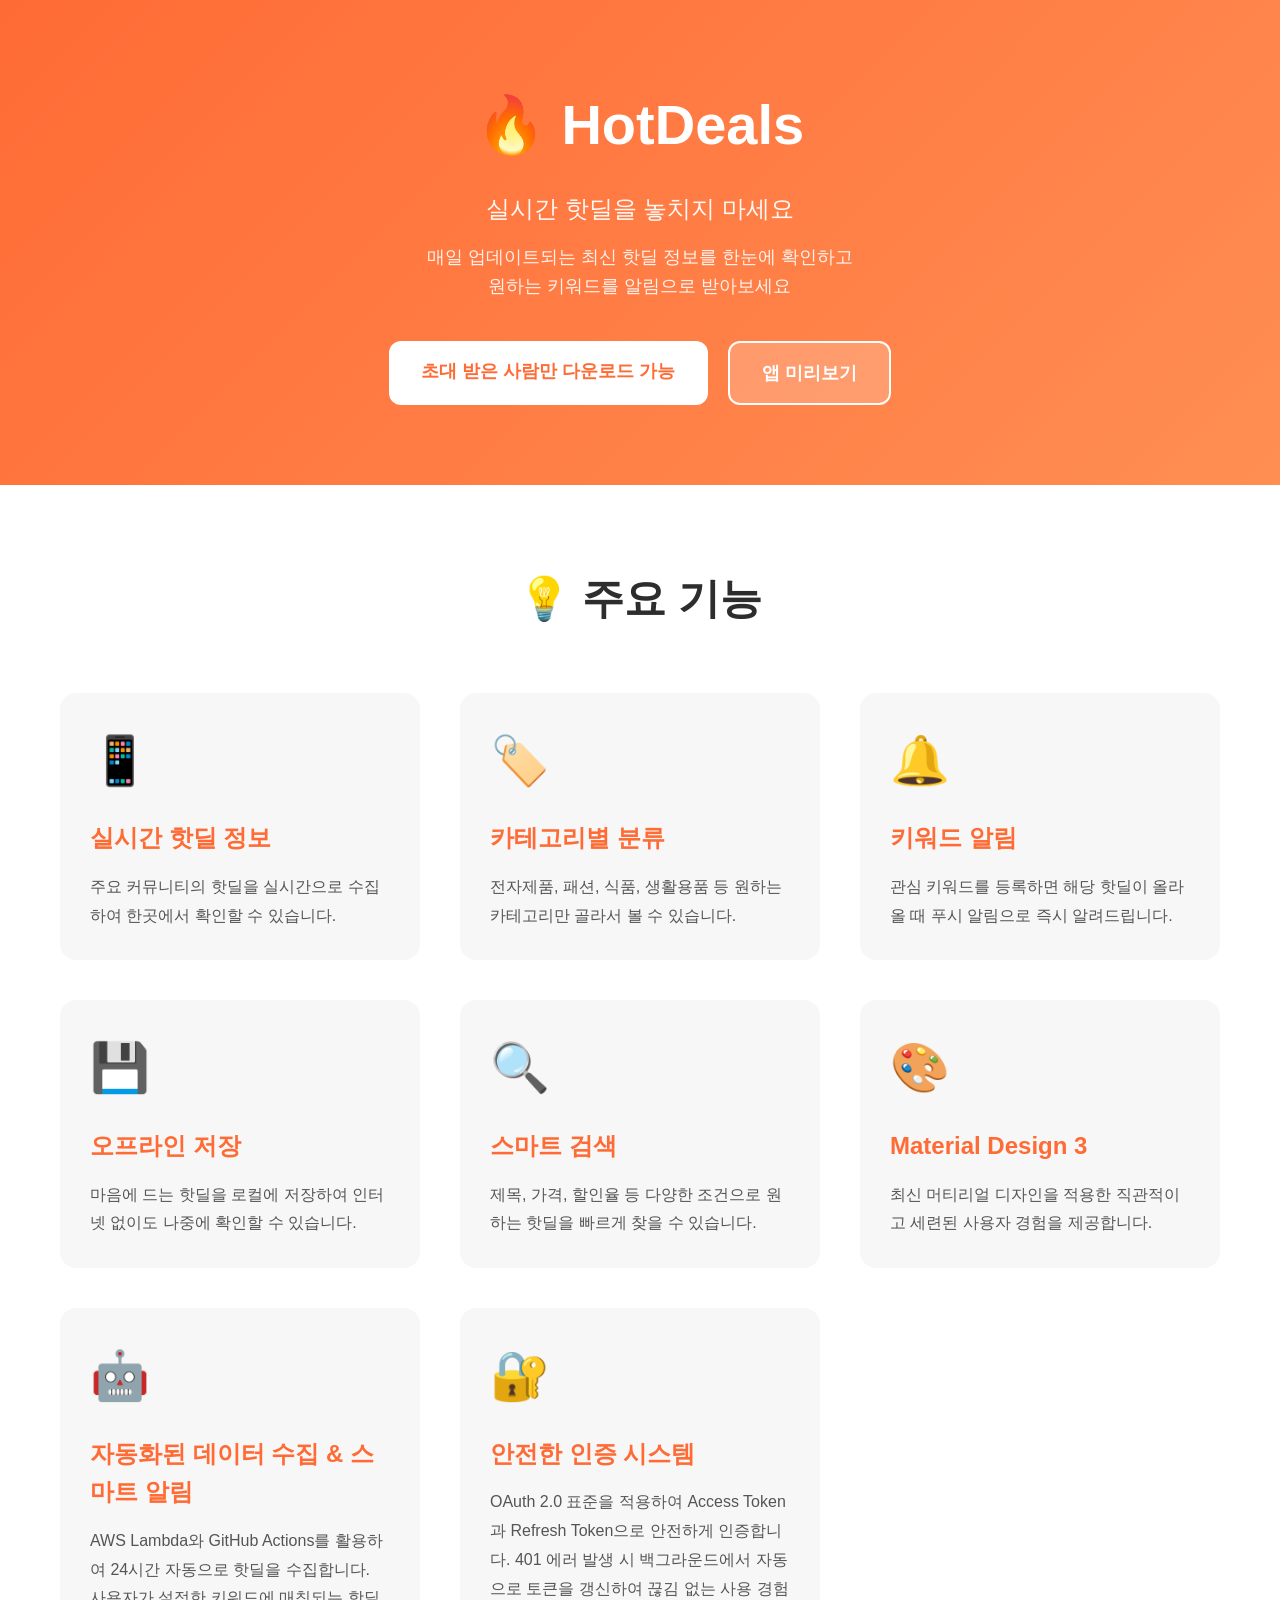
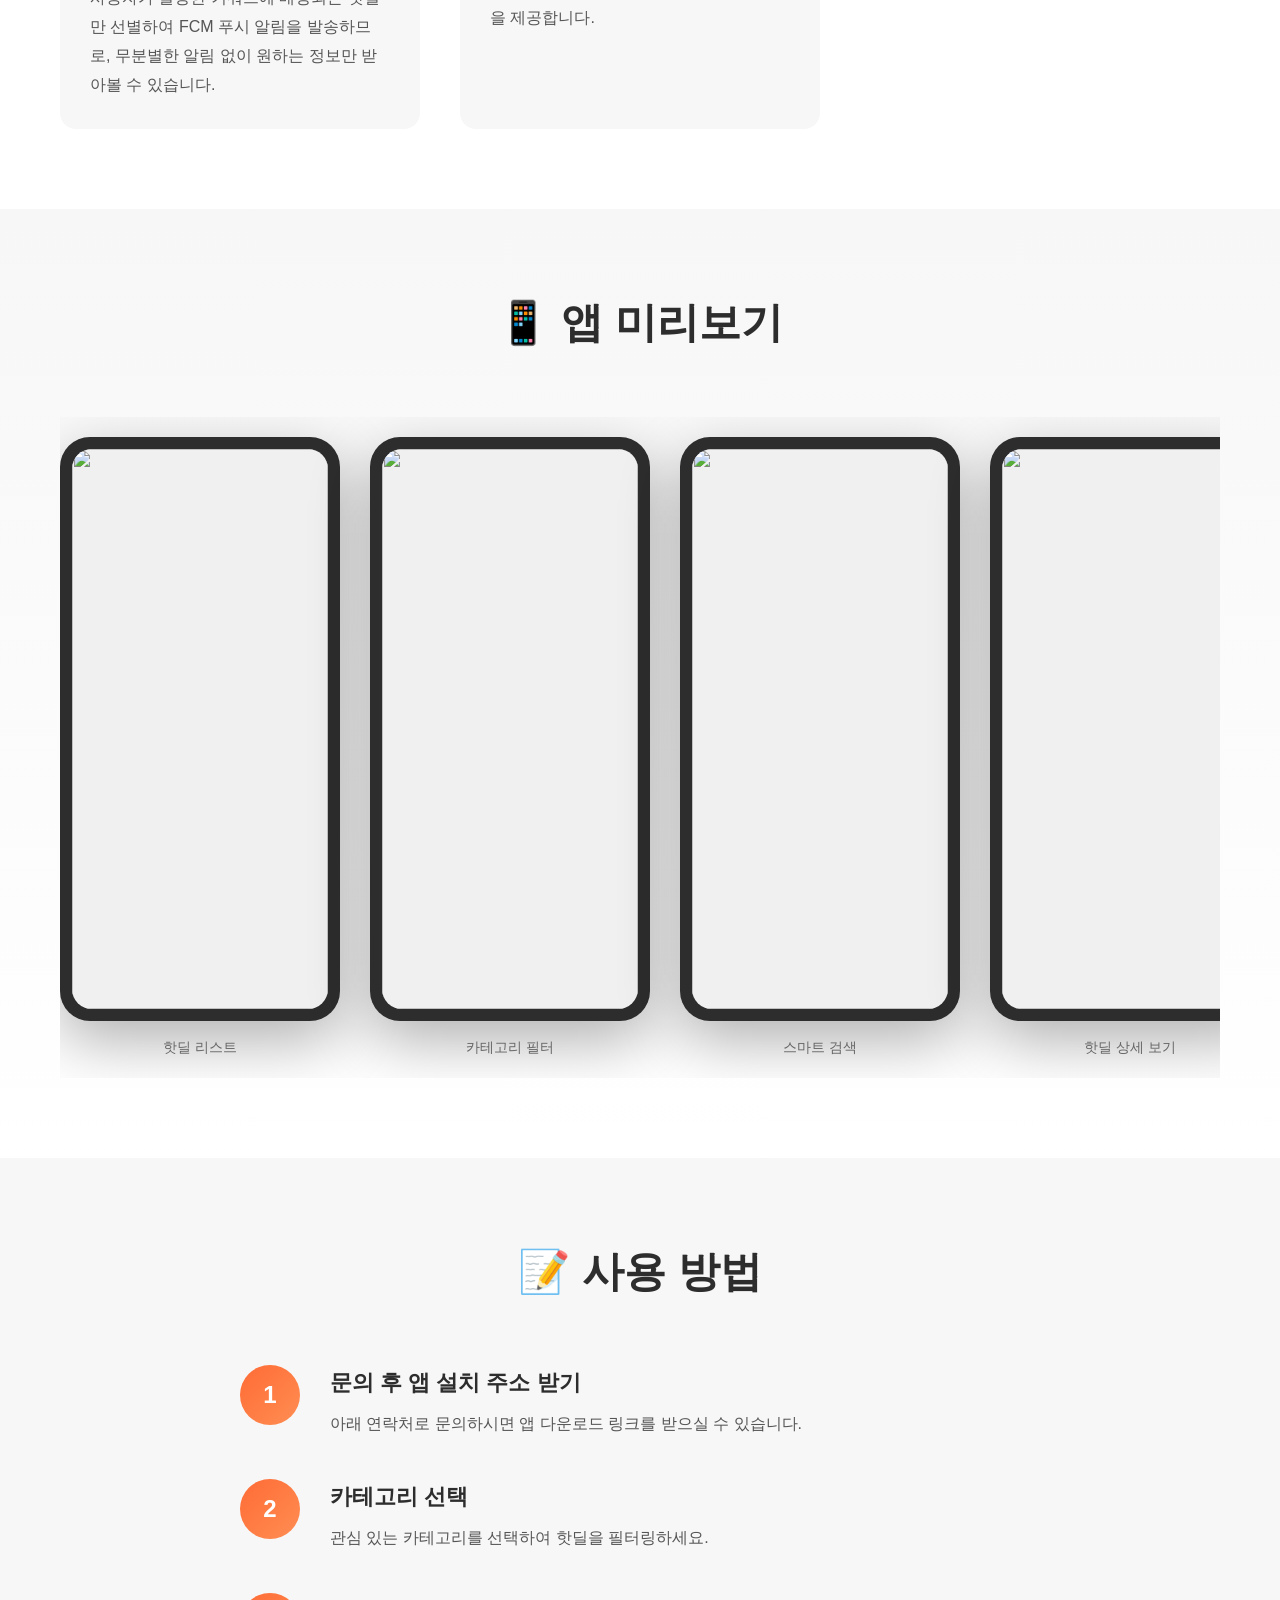
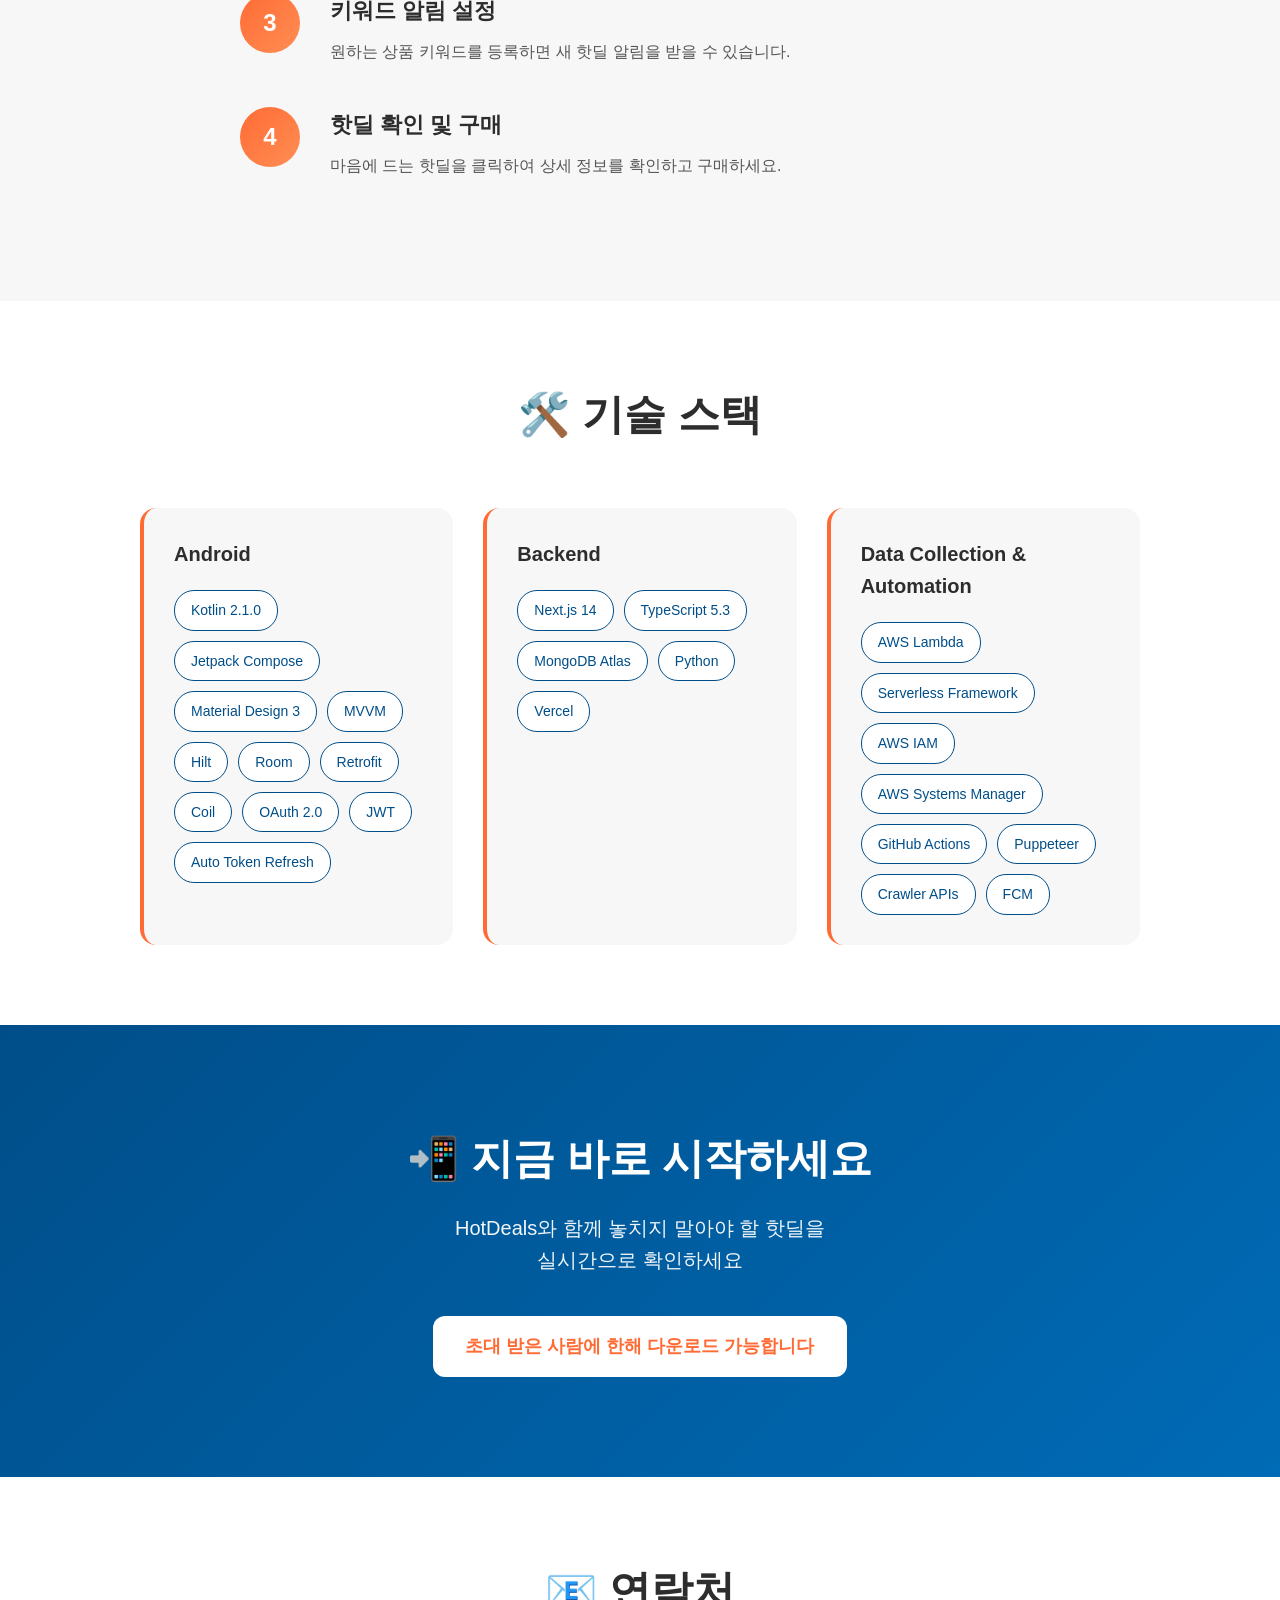
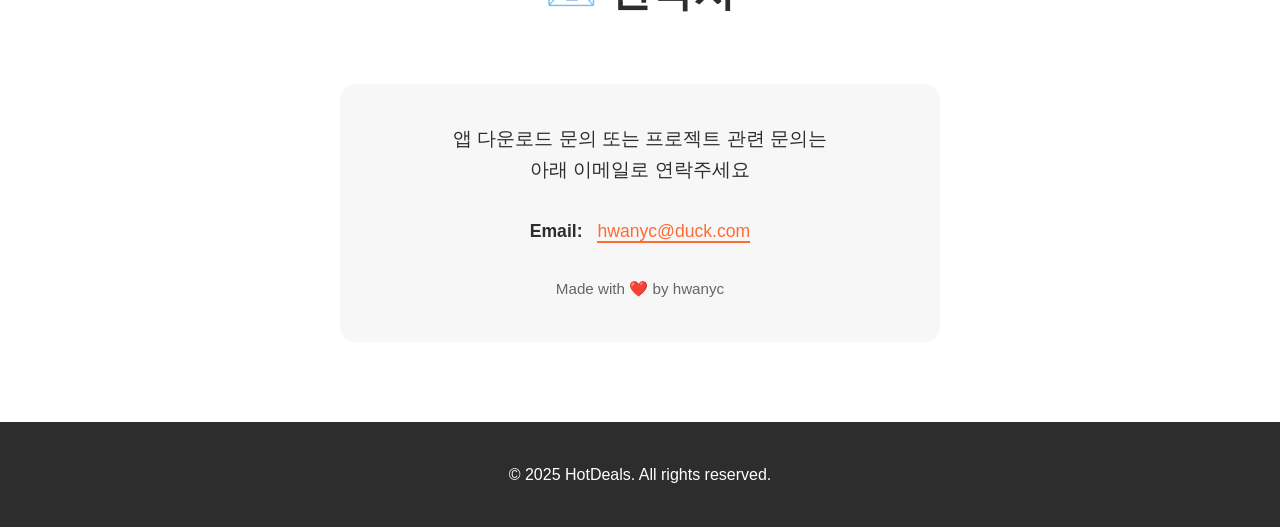
==== commit 500ac2f1: "Add Lambda crawling and FCM notification documentation to HotDeals - Add automation and security fea" ====
--- a/hotdeals.html
+++ b/hotdeals.html
@@ -487,6 +487,25 @@
                     <p class="feature-description">
                         최신 머티리얼 디자인을 적용한
                         직관적이고 세련된 사용자 경험을 제공합니다.
+                    </p>
+                </div>
+
+                <div class="feature-card">
+                    <div class="feature-icon">🤖</div>
+                    <h3 class="feature-title">자동화된 데이터 수집 & 스마트 알림</h3>
+                    <p class="feature-description">
+                        AWS Lambda와 GitHub Actions를 활용하여 24시간 자동으로 핫딜을 수집합니다.
+                        사용자가 설정한 키워드에 매칭되는 핫딜만 선별하여 FCM 푸시 알림을 발송하므로,
+                        무분별한 알림 없이 원하는 정보만 받아볼 수 있습니다.
+                    </p>
+                </div>
+
+                <div class="feature-card">
+                    <div class="feature-icon">🔐</div>
+                    <h3 class="feature-title">안전한 인증 시스템</h3>
+                    <p class="feature-description">
+                        OAuth 2.0 표준을 적용하여 Access Token과 Refresh Token으로 안전하게 인증합니다.
+                        401 에러 발생 시 백그라운드에서 자동으로 토큰을 갱신하여 끊김 없는 사용 경험을 제공합니다.
                     </p>
                 </div>
             </div>
@@ -585,6 +604,9 @@
                         <span class="tech-tag">Room</span>
                         <span class="tech-tag">Retrofit</span>
                         <span class="tech-tag">Coil</span>
+                        <span class="tech-tag">OAuth 2.0</span>
+                        <span class="tech-tag">JWT</span>
+                        <span class="tech-tag">Auto Token Refresh</span>
                     </div>
                 </div>
 
@@ -596,6 +618,20 @@
                         <span class="tech-tag">MongoDB Atlas</span>
                         <span class="tech-tag">Python</span>
                         <span class="tech-tag">Vercel</span>
+                    </div>
+                </div>
+
+                <div class="tech-category">
+                    <h3 class="tech-category-title">Data Collection & Automation</h3>
+                    <div class="tech-tags">
+                        <span class="tech-tag">AWS Lambda</span>
+                        <span class="tech-tag">Serverless Framework</span>
+                        <span class="tech-tag">AWS IAM</span>
+                        <span class="tech-tag">AWS Systems Manager</span>
+                        <span class="tech-tag">GitHub Actions</span>
+                        <span class="tech-tag">Puppeteer</span>
+                        <span class="tech-tag">Crawler APIs</span>
+                        <span class="tech-tag">FCM</span>
                     </div>
                 </div>
             </div>
